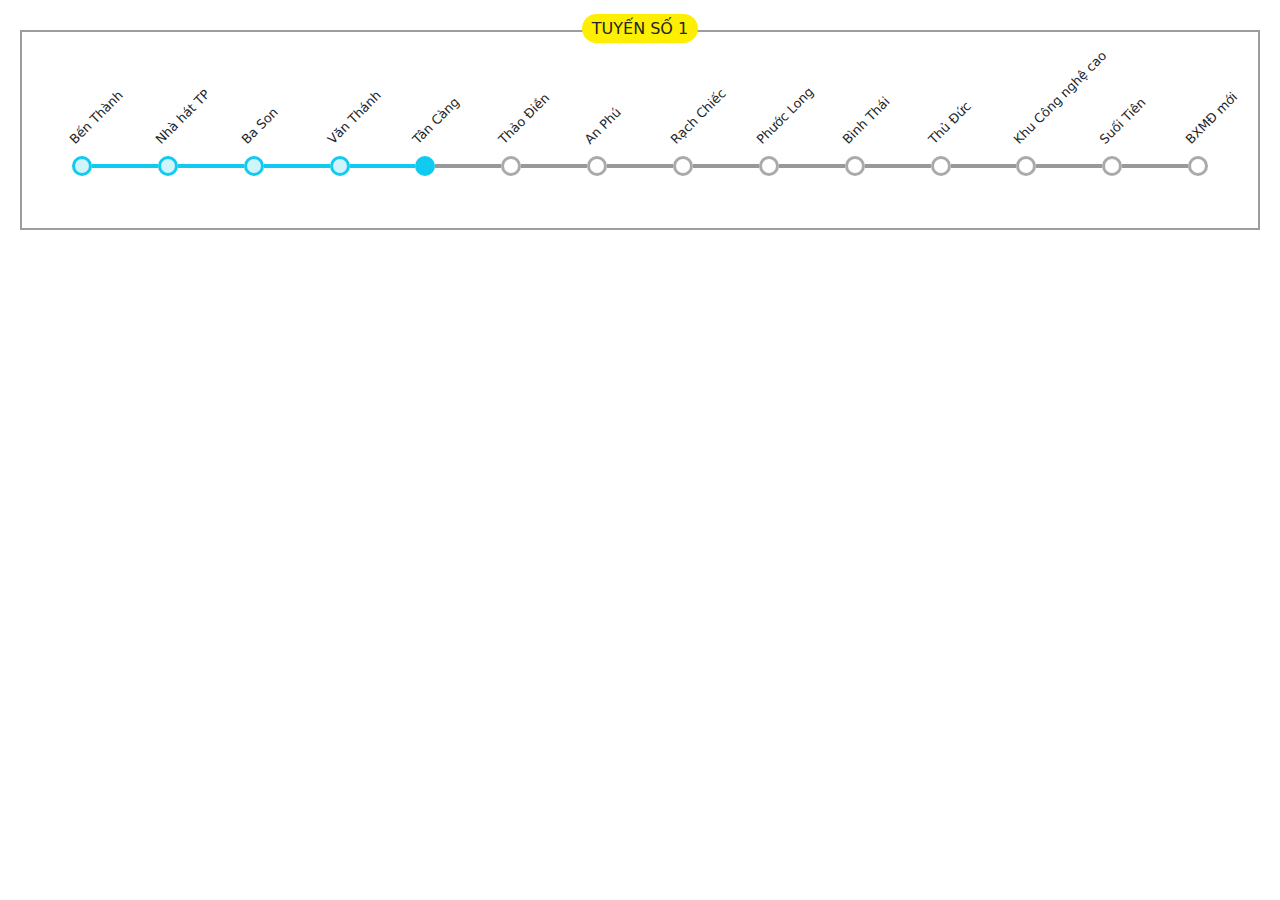
==== index.html @ 4bd80bf7 "first commit" ====
<!DOCTYPE html>
<html lang="en">
  <head>
    <meta charset="UTF-8" />
    <meta http-equiv="X-UA-Compatible" content="IE=edge" />
    <meta name="viewport" content="width=device-width, initial-scale=1.0" />
    <title>Document</title>
    <link rel="stylesheet" href="./assets/bootstrap/css/bootstrap.min.css" />
    <link rel="stylesheet" href="./assets/css/style.css" />
    <script src="./assets/bootstrap/js/bootstrap.min.js"></script>
  </head>
  <body>
    <div class="tuyen01">
      <span class="title">TUYẾN SỐ 1</span>
      <div class="map">
        <div class="point point--past">
          <span class="point-name">Bến Thành</span>
        </div>
        <div class="line line--past"></div>
        <div class="point point--past">
          <span class="point-name">Nhà hát TP</span>
        </div>
        <div class="line line--past"></div>
        <div class="point point--past">
          <span class="point-name">Ba Son</span>
        </div>
        <div class="line line--past"></div>
        <div class="point point--past">
          <span class="point-name">Văn Thánh</span>
        </div>
        <div class="line line--past"></div>
        <div class="point point--in">
          <span class="point-name">Tân Càng</span>
        </div>
        <div class="line"></div>
        <div class="point">
          <span class="point-name">Thảo Điền</span>
        </div>
        <div class="line"></div>
        <div class="point">
          <span class="point-name">An Phú</span>
        </div>
        <div class="line"></div>
        <div class="point">
          <span class="point-name">Rạch Chiếc</span>
        </div>
        <div class="line"></div>
        <div class="point">
          <span class="point-name">Phước Long</span>
        </div>
        <div class="line"></div>
        <div class="point">
          <span class="point-name">Bình Thái</span>
        </div>
        <div class="line"></div>
        <div class="point">
          <span class="point-name">Thủ Đức</span>
        </div>
        <div class="line"></div>
        <div class="point">
          <span class="point-name">Khu Công nghệ cao</span>
        </div>
        <div class="line"></div>
        <div class="point">
          <span class="point-name">Suối Tiên</span>
        </div>
        <div class="line"></div>
        <div class="point">
          <span class="point-name">BXMĐ mới</span>
        </div>
      </div>
    </div>
    
  </body>
</html>
---- assets/css/style.css ----
.tuyen01 {
    padding: 0px 50px 0px 50px;
    min-height: 200px;
    margin: 30px 20px;
    border: 2px solid #9f9c9c;
    text-align: center;
}

.tuyen01>.title {
    position: relative;
    bottom: 15px;
    background-color: rgb(254, 238, 0);
    border-radius: 20px;
    padding: 5px 10px;
}

.map {
    margin-top: 100px;
    display: flex;
    align-items: center;
}

.point {
    width: 20px;
    height: 20px;
    border-radius: 50%;
    box-sizing: border-box;
    border: 3px solid #aaa;
    background-color: #fff;
    position: relative;
}

.point:hover {
    width: calc(20px * 1.3);
    height: calc(20px * 1.3);
    box-shadow: 0 0 5px #aaa;
}

.point--past {
    border: 3px solid #11caf0;
    background-color: #cff4fc;
}

.point--in {
    border: 3px solid #11caf0;
    background-color: #11caf0;
}

.line {
    width: calc(100% / 14 - 15px);
    height: 4px;
    background-color: #999;
}

.line--past {
    background-color: #11caf0;
}

.point-name {
    text-align: left;
    font-size: 80%;
    position: absolute;
    min-width: 150px;
    top: -80px;
    left: -25px;
    transform: rotate(-45deg);
}
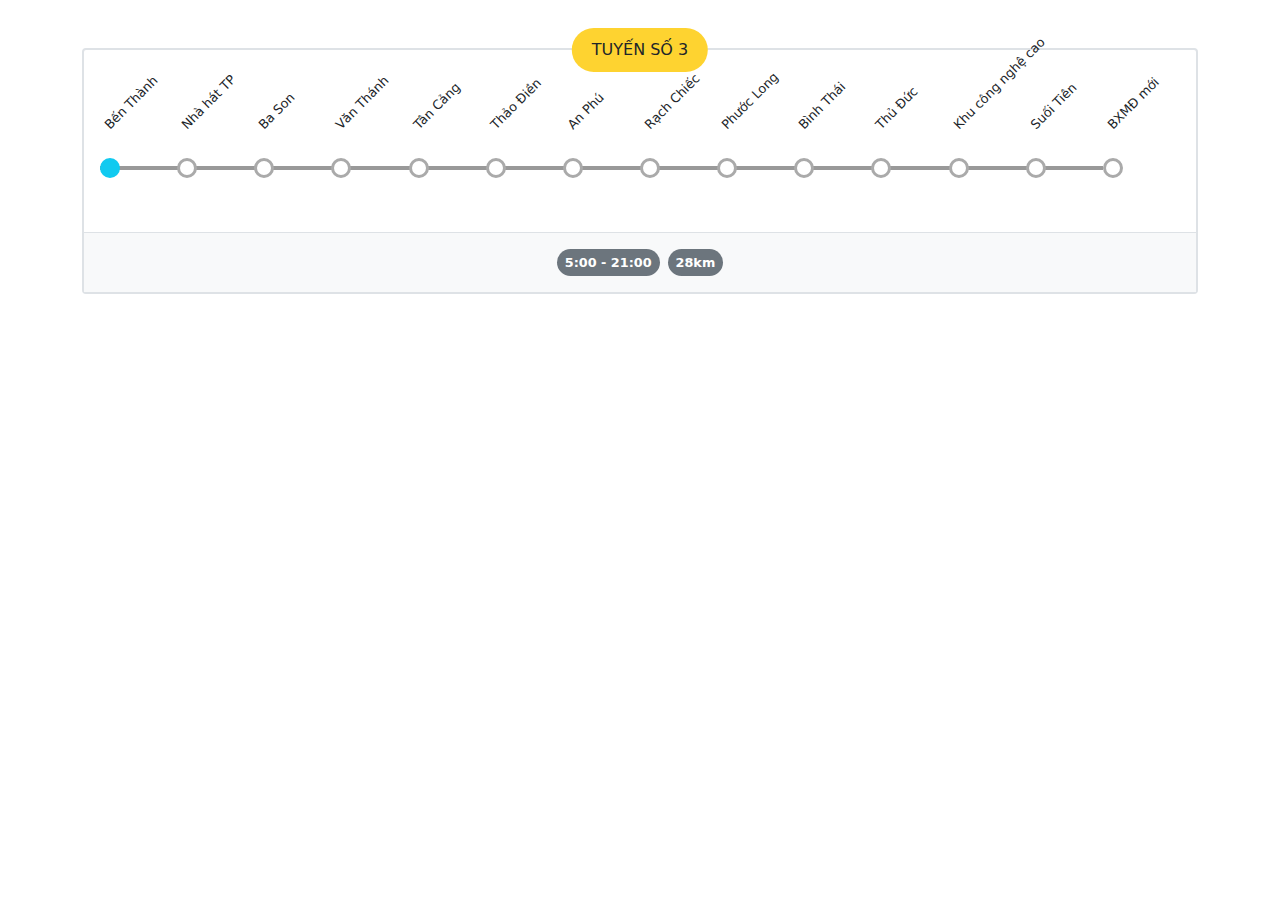
==== commit d3ed8531: "commit" ====
--- a/index.html
+++ b/index.html
@@ -1,75 +1,99 @@
 <!DOCTYPE html>
 <html lang="en">
-  <head>
-    <meta charset="UTF-8" />
-    <meta http-equiv="X-UA-Compatible" content="IE=edge" />
-    <meta name="viewport" content="width=device-width, initial-scale=1.0" />
+<head>
+    <meta charset="UTF-8">
+    <meta http-equiv="X-UA-Compatible" content="IE=edge">
+    <meta name="viewport" content="width=device-width, initial-scale=1.0">
     <title>Document</title>
-    <link rel="stylesheet" href="./assets/bootstrap/css/bootstrap.min.css" />
-    <link rel="stylesheet" href="./assets/css/style.css" />
-    <script src="./assets/bootstrap/js/bootstrap.min.js"></script>
-  </head>
-  <body>
-    <div class="tuyen01">
-      <span class="title">TUYẾN SỐ 1</span>
-      <div class="map">
-        <div class="point point--past">
-          <span class="point-name">Bến Thành</span>
+    <link rel="stylesheet" href="./assets/bootstrap/css/bootstrap.min.css">
+    <link rel="stylesheet" href="./assets/css/giaodien01.css">
+</head>
+<body>
+    <div class="wrapper">
+        <div class="container my-5">
+            <div class="main border border-2 rounded">
+                <div class="p-3">
+                    <span class="title">tuyến số 3</span>
+                    <div class="content">
+                        <input type="radio" name="place" id="1" checked>
+                        <div class="process">
+                            <label for="1" class="placeName">Bến Thành</label>
+                            <label for="1" class="line"></label>
+                        </div>
+                        <input type="radio" name="place" id="2">
+                        <div class="process">
+                            <label for="2" class="placeName">Nhà hát TP</label>
+                            <label for="2" class="line"><span class="tooltips">Tuyến <span>1</span></span></label>
+                        </div>
+                        <input type="radio" name="place" id="3">
+                        <div class="process">
+                            <label for="3" class="placeName">Ba Son</label>
+                            <label for="3" class="line"><span class="tooltips">Tuyến <span>1</span></span></label>
+                        </div>
+                        <input type="radio" name="place" id="4">
+                        <div class="process">
+                            <label for="4" class="placeName">Văn Thánh</label>
+                            <label for="4" class="line"><span class="tooltips">Tuyến <span>1</span></span></label>
+                        </div>
+                        <input type="radio" name="place" id="5">
+                        <div class="process">
+                            <label for="5" class="placeName">Tân Cảng</label>
+                            <label for="5" class="line"><span class="tooltips">Tuyến <span>1</span></span></label>
+                        </div>
+                        <input type="radio" name="place" id="6">
+                        <div class="process">
+                            <label for="6" class="placeName">Thảo Điền</label>
+                            <label for="6" class="line"><span class="tooltips">Tuyến <span>1</span></span></label>
+                        </div>
+                        <input type="radio" name="place" id="7">
+                        <div class="process">
+                            <label for="7" class="placeName">An Phú</label>
+                            <label for="7" class="line"><span class="tooltips">Tuyến <span>1</span></span></label>
+                        </div>
+                        <input type="radio" name="place" id="8">
+                        <div class="process">
+                            <label for="8" class="placeName">Rạch Chiếc</label>
+                            <label for="8" class="line"><span class="tooltips">Tuyến <span>1</span></span></label>
+                        </div>
+                        <input type="radio" name="place" id="9">
+                        <div class="process">
+                            <label for="9" class="placeName">Phước Long</label>
+                            <label for="9" class="line"><span class="tooltips">Tuyến <span>1</span></span></label>
+                        </div>
+                        <input type="radio" name="place" id="10">
+                        <div class="process">
+                            <label for="10" class="placeName">Bình Thái</label>
+                            <label for="10" class="line"><span class="tooltips">Tuyến <span>1</span></span></label>
+                        </div>
+                        <input type="radio" name="place" id="11">
+                        <div class="process">
+                            <label for="11" class="placeName">Thủ Đức</label>
+                            <label for="11" class="line"><span class="tooltips">Tuyến <span>1</span></span></label>
+                        </div>
+                        <input type="radio" name="place" id="12">
+                        <div class="process">
+                            <label for="12" class="placeName">Khu công nghệ cao</label>
+                            <label for="12" class="line"><span class="tooltips">Tuyến <span>1</span></span></label>
+                        </div>
+                        <input type="radio" name="place" id="13">
+                        <div class="process">
+                            <label for="13" class="placeName">Suối Tiên</label>
+                            <label for="13" class="line"><span class="tooltips">Tuyến <span>1</span></span></label>
+                        </div>
+                        <input type="radio" name="place" id="14">
+                        <div class="process">
+                            <label for="14" class="placeName">BXMĐ mới</label>
+                            <label for="14" class="line"><span class="tooltips">Tuyến <span>1</span></span></label>
+                        </div>
+                    </div>
+                </div>
+                <div class="info bg-light gap-2 py-3 border-top">
+                    <span class="bg-secondary py-1 px-2 rounded-pill text-white">5:00 - 21:00</span>
+                    <span class="bg-secondary py-1 px-2 rounded-pill text-white">28km</span>
+                </div>
+            </div>
         </div>
-        <div class="line line--past"></div>
-        <div class="point point--past">
-          <span class="point-name">Nhà hát TP</span>
-        </div>
-        <div class="line line--past"></div>
-        <div class="point point--past">
-          <span class="point-name">Ba Son</span>
-        </div>
-        <div class="line line--past"></div>
-        <div class="point point--past">
-          <span class="point-name">Văn Thánh</span>
-        </div>
-        <div class="line line--past"></div>
-        <div class="point point--in">
-          <span class="point-name">Tân Càng</span>
-        </div>
-        <div class="line"></div>
-        <div class="point">
-          <span class="point-name">Thảo Điền</span>
-        </div>
-        <div class="line"></div>
-        <div class="point">
-          <span class="point-name">An Phú</span>
-        </div>
-        <div class="line"></div>
-        <div class="point">
-          <span class="point-name">Rạch Chiếc</span>
-        </div>
-        <div class="line"></div>
-        <div class="point">
-          <span class="point-name">Phước Long</span>
-        </div>
-        <div class="line"></div>
-        <div class="point">
-          <span class="point-name">Bình Thái</span>
-        </div>
-        <div class="line"></div>
-        <div class="point">
-          <span class="point-name">Thủ Đức</span>
-        </div>
-        <div class="line"></div>
-        <div class="point">
-          <span class="point-name">Khu Công nghệ cao</span>
-        </div>
-        <div class="line"></div>
-        <div class="point">
-          <span class="point-name">Suối Tiên</span>
-        </div>
-        <div class="line"></div>
-        <div class="point">
-          <span class="point-name">BXMĐ mới</span>
-        </div>
-      </div>
     </div>
-    
-  </body>
-</html>
+    <script src="./assets/bootstrap/js/bootstrap.bundle.min.js"></script>
+</body>
+</html>--- a/assets/css/giaodien01.css
+++ b/assets/css/giaodien01.css
@@ -0,0 +1,174 @@
+*{
+    margin: 0;
+    padding: 0;
+    box-sizing: border-box;
+    transition: all 0.4s;
+}
+
+a{
+    text-decoration: none;
+    color: black;
+}
+
+.main{
+    position: relative;
+}
+
+.main .title{
+    position: absolute;
+    top: 0;
+    left: 50%;
+    transform: translate(-50%, -50%);
+    text-transform: uppercase;
+    background-color: #fed330;
+    padding: 10px 20px;
+    border-radius: 100px;
+}
+
+.main:hover .title {
+    box-shadow: 0 0 30px 5px rgba(0, 0, 0, .1);
+    padding: 10px 50px;
+    font-weight: bold;
+}
+
+.content {
+    display: flex;
+    align-items: center;
+    justify-content: space-between;
+    min-height: 150px;
+}
+
+.process{
+    width: calc(100%/14);
+}
+
+.content .line{
+    width: 100%;
+    position: relative;
+}
+
+.content .line::before{
+    content:"";
+    position: absolute;
+    left: 0;
+    width: 20px;
+    height: 20px;
+    border-radius: 50%;
+    border: 3px solid #11caf0;
+    background-color: #cff4fc;
+    cursor: pointer;
+}
+
+.content .line::after{
+    content: "";
+    width: 100%;
+    height: 4px;
+    background-color: #11caf0;
+    position: absolute;
+    left: 0;
+    top: 8px;
+    z-index: -1;
+}
+
+.process:last-child .line::after{
+    content: none;
+}
+
+input:checked ~ .process .line::before {
+    border-color: #aaa;
+    background-color: #fff;
+}
+
+input:checked ~ .process .line::after{
+    background-color: #999;
+}
+
+input:checked + .process .line::before{
+    background-color: #11caf0;
+    border-color: #11caf0;
+}
+
+input[type="radio"]{
+    display: none;
+}
+
+.placeName {
+    font-size: 80%;
+    transform: rotate(-45deg);
+    transform-origin: top left;
+    white-space: nowrap;
+}
+
+.line:hover::before,
+.placeName:hover + .line::before{
+    transform: scale(1.3);
+    box-shadow: 0 0 5px 5px rgba(0, 0, 0, .1);
+}
+
+.tooltips{
+    display: none;
+    font-size: 80%;
+    font-weight: bold;
+    z-index: -1;
+    background-color: #000cf7;
+    color: #fff;
+    text-align: center;
+    border-radius: 6px;
+    padding: 5px 10px;
+    position: absolute;
+    left: -30px;
+    top: 30px;
+    animation-name: fadeout;
+    animation-duration: 0.4s;
+}
+
+.tooltips > span{
+    margin-left: 3px;
+    padding: 1px 6px;
+    border-radius: 5px;
+    background-color: #fff;
+    color: #000;
+}
+
+
+.tooltips::before{
+    content: "";
+    position: absolute;
+    left: 32px;
+    top: -8px;
+    border-bottom: 8px solid #000cf7;
+    border-left: 8px solid transparent;
+    border-right: 8px solid transparent;
+}
+
+@keyframes fadein{
+    0%{
+        opacity: 0;
+    }
+    100%{
+        opacity: 1;
+    }
+}
+
+@keyframes fadeout{
+    0%{
+        opacity: 1;
+    }
+    100%{
+        opacity: 0;
+    }
+}
+
+.line:hover .tooltips,
+input:checked + .process .line .tooltips{
+    display: block;
+    animation-name: fadein;
+    animation-duration: 0.4s;
+}
+
+.info{
+    display: flex;
+    justify-content: center;
+    font-size: 80%;
+    font-weight: bold;
+}